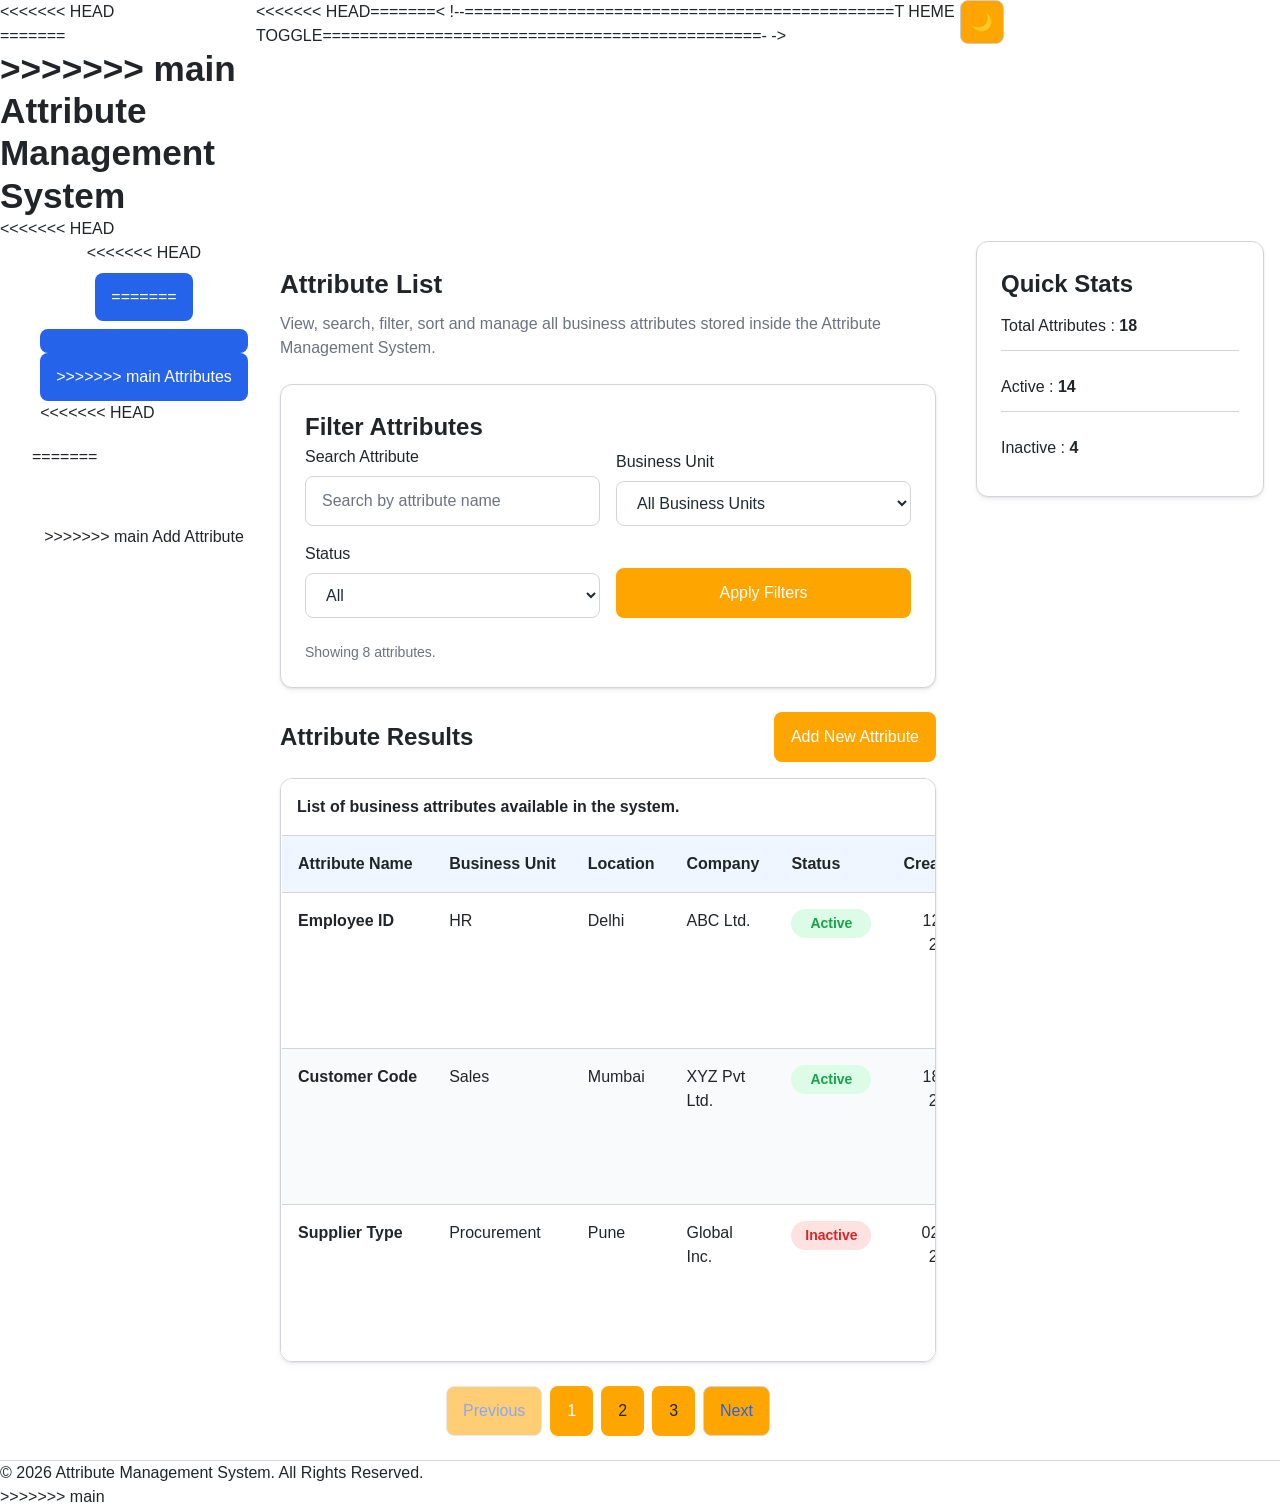
==== index.html @ 2ee42a0b "code matching" ====
<!DOCTYPE html>
<html lang="en">

<head>

    <!-- ==========================================================
         Character Encoding
    =========================================================== -->

    <meta charset="UTF-8">

    <!-- ==========================================================
         Responsive Viewport
    =========================================================== -->

    <meta name="viewport" content="width=device-width, initial-scale=1.0">

    <!-- ======================================================
         SEO
    =========================================================== -->

    <title>Attribute Management System</title>

    <meta name="description" content="Manage business attributes using the Attribute Management System.">

    <meta name="theme-color" content="#0d6efd">

    <!-- ==========================================================
         Open Graph
    =========================================================== -->

    <meta property="og:title" content="Attribute Management System">

    <meta property="og:description" content="Create, edit and manage business attributes.">

    <meta property="og:type" content="website">


    <!-- ==========================================================
         Favicons
    =========================================================== -->
    <link rel="icon" type="image/x-icon" href="../assets/favicon/favicon.ico">
    <link rel="icon" type="image/svg+xml" href="../assets/favicon/favicon.svg">
    <link rel="apple-touch-icon" href="../assets/favicon/apple-touch-icon.png">

    <!-- ==========================================================
         Canonical
    =========================================================== -->

    <link rel="canonical" href="https://example.com/attribute-app/index.html">

    <!-- ==========================================================
         Favicons
    =========================================================== -->

    <link rel="icon" href="assets/favicon/favicon.ico" sizes="any">

    <link rel="icon" href="assets/favicon/icon.svg" type="image/svg+xml">

    <link rel="apple-touch-icon" href="assets/favicon/apple-touch-icon.png">

    <!-- ==========================================================
         CSS
    =========================================================== -->

    <link rel="stylesheet" href="css/main.css">

</head>
<style>

</style>

<body>

    <!-- ==========================================================
         Skip Link
    =========================================================== -->

    <a href="#main-content" class="skip-link">
        Skip to main content
    </a>

    <!-- ==========================================================
         HEADER
    =========================================================== -->


    <div>

        <<<<<<< HEAD <div>
            =======
            <h1 class="site-title">
                >>>>>>> main Attribute Management System

            </h1>

    </div>


    <<<<<<< HEAD </div>

        <!-- ==============================================
=======
    <!-- ==============================================
>>>>>>> main
                 PRIMARY NAVIGATION
            =============================================== -->

        <nav class="primary-nav" aria-label="Primary Navigation">

            <ul class="nav-list">

                <<<<<<< HEAD <li>
                    <a href="index.html" aria-current="page">
=======
            <li>

                <a href="index.html" aria-current="page">
>>>>>>> main

                            Attributes

                        </a>

                    <<<<<<< HEAD </li>
                        <a href="add-attribute.html">
=======
            </li>

            <li>

                <a href="add-attribute.html">
>>>>>>> main

                            Add Attribute

                        </a>
                        <li>



                        </li>

            </ul>

        </nav>

        <<<<<<< HEAD=======< !--==============================================T HEME TOGGLE===============================================- ->

            <button id="theme-toggle" class="btn btn--ghost btn--icon" type="button" aria-label="Toggle dark mode">
    🌙
</button>
            </div>

            </header>

            <!-- ==========================================================
         MAIN CONTENT
    =========================================================== -->

            <main id="main-content" class="main-content">

                <div class="container">

                    <!-- ==============================================
                 PAGE INTRODUCTION
            =============================================== -->

                    <section class="page-introduction" aria-labelledby="page-title">

                        <h2 id="page-title" class="page-title">

                            Attribute List

                        </h2>

                        <p class="page-description">

                            View, search, filter, sort and manage all business attributes stored inside the Attribute Management System.

                        </p>

                    </section>

                    <!-- ==============================================
                 FILTER SECTION
            =============================================== -->

                    <section class="filter-section card" aria-labelledby="filter-title">

                        <h2 id="filter-title">

                            Filter Attributes

                        </h2>

                        <form id="filter-form" role="search" method="get" aria-label="Filter attributes" class="filter-bar">

                            <div class="form-field">

                                <label for="search">

                            Search Attribute

                        </label>

                                <input id="search" name="search" type="search" inputmode="search" autocomplete="off" placeholder="Search by attribute name">

                            </div>

                            <div class="form-field">

                                <label for="business-unit">

                            Business Unit

                        </label>

                                <select id="business-unit" name="businessUnit">

                            <option value="">

                                All Business Units

                            </option>

                            <option value="finance">

                                Finance

                            </option>

                            <option value="sales">

                                Sales

                            </option>

                            <option value="operations">

                                Operations

                            </option>

                            <option value="hr">

                                Human Resources

                            </option>

                        </select>

                            </div>

                            <div class="form-field">

                                <label for="status">

                            Status

                        </label>

                                <select id="status" name="status">

                            <option value="">

                                All

                            </option>

                            <option value="active">

                                Active

                            </option>

                            <option value="inactive">

                                Inactive

                            </option>

                        </select>

                            </div>

                            <div class="form-field">

                                <button type="submit" class="btn btn--primary">

                            Apply Filters

                        </button>

                            </div>

                        </form>

                        <div id="results-status" class="results-status" aria-live="polite">

                            Showing 8 attributes.

                        </div>

                    </section>

                    <!-- ==============================================
                 RESULTS SECTION
            =============================================== -->

                    <section class="results-section" aria-labelledby="results-title">

                        <div class="results-summary">

                            <h2 id="results-title">

                                Attribute Results

                            </h2>

                            <a href="add-attribute.html" class="btn btn--primary">

                        Add New Attribute

                    </a>

                        </div>

                        <div class="table-wrapper">
                            <table class="table">

                                <caption>

                                    List of business attributes available in the system.

                                </caption>

                                <thead>

                                    <tr>

                                        <th scope="col" aria-sort="none">
                                            Attribute Name
                                        </th>

                                        <th scope="col" aria-sort="none">
                                            Business Unit
                                        </th>

                                        <th scope="col" aria-sort="none">
                                            Location
                                        </th>

                                        <th scope="col" aria-sort="none">
                                            Company
                                        </th>

                                        <th scope="col" aria-sort="none">
                                            Status
                                        </th>

                                        <th scope="col" aria-sort="none">
                                            Created On
                                        </th>

                                        <th scope="col">
                                            Actions
                                        </th>

                                    </tr>

                                </thead>

                                <tbody id="attribute-table-body">

                                    <tr>

                                        <th scope="row" id="attr-101">
                                            Employee ID
                                        </th>

                                        <td data-label="Business Unit">HR</td>

                                        <td data-label="Location">Delhi</td>

                                        <td data-label="Company">ABC Ltd.</td>

                                        <td data-label="Status">

                                            <span class="badge badge--active">
                                        Active
                                    </span>

                                        </td>

                                        <td data-label="Created On">
                                            12 Jan 2026
                                        </td>

                                        <td data-label="Actions">

                                            <div class="table-actions">

                                                <a href="edit-attribute.html?id=101" class="btn btn--ghost btn--sm">
                                            Edit
                                        </a>

                                                <form method="post">

                                                    <button type="submit" class="btn btn--danger btn--sm">

                                                Delete

                                            </button>

                                                </form>

                                            </div>

                                        </td>

                                    </tr>

                                    <tr>

                                        <th scope="row" id="attr-102">
                                            Customer Code
                                        </th>

                                        <td data-label="Business Unit">Sales</td>

                                        <td data-label="Location">Mumbai</td>

                                        <td data-label="Company">XYZ Pvt Ltd.</td>

                                        <td data-label="Status">
                                            <span class="badge badge--active">
                                        Active
                                    </span>
                                        </td>

                                        <td data-label="Created On">
                                            18 Jan 2026
                                        </td>

                                        <td data-label="Actions">

                                            <div class="table-actions">

                                                <a href="edit-attribute.html?id=102" class="btn btn--ghost btn--sm">

                                            Edit

                                        </a>

                                                <form method="post">

                                                    <button type="submit" class="btn btn--danger btn--sm">

                                                Delete

                                            </button>

                                                </form>

                                            </div>

                                        </td>

                                    </tr>

                                    <tr>

                                        <th scope="row">
                                            Supplier Type
                                        </th>

                                        <td data-label="Business Unit">Procurement</td>

                                        <td data-label="Location">Pune</td>

                                        <td data-label="Company">Global Inc.</td>

                                        <td data-label="Status">

                                            <span class="badge badge--inactive">

                                        Inactive

                                    </span>

                                        </td>

                                        <td data-label="Created On">
                                            02 Feb 2026
                                        </td>

                                        <td data-label="Actions">

                                            <div class="table-actions">

                                                <a href="edit-attribute.html?id=103" class="btn btn--ghost btn--sm">

                                            Edit

                                        </a>

                                                <form method="post">

                                                    <button type="submit" class="btn btn--danger btn--sm">

                                                Delete

                                            </button>

                                                </form>

                                            </div>

                                        </td>

                                    </tr>

                                </tbody>

                            </table>

                        </div>

                        <nav class="pagination" aria-label="Pagination">

                            <button class="btn btn--ghost" type="button" disabled>

                        Previous

                    </button>

                            <button class="btn pagination__item pagination__item--active">

                        1

                    </button>

                            <button class="btn pagination__item">

                        2

                    </button>

                            <button class="btn pagination__item">

                        3

                    </button>

                            <button class="btn btn--ghost" type="button">

                        Next

                    </button>

                        </nav>

                    </section>

                </div>

            </main>

            <aside class="quick-stats card" aria-label="Quick Stats">

                <div class="container">

                    <h2>

                        Quick Stats

                    </h2>

                    <ul class="quick-stats-list">

                        <li>
                            Total Attributes :
                            <strong>18</strong>
                        </li>

                        <li>
                            Active :
                            <strong>14</strong>
                        </li>

                        <li>
                            Inactive :
                            <strong>4</strong>
                        </li>

                    </ul>

                </div>

            </aside>

            <div class="toast-container" aria-live="polite" aria-atomic="true">

            </div>

            <div id="delete-modal" class="modal" hidden>

                <div class="modal__dialog" role="dialog" aria-modal="true" aria-labelledby="delete-title">

                    <div class="modal__header">

                        <h2 id="delete-title">

                            Delete Attribute

                        </h2>

                    </div>

                    <div class="modal__body">

                        <p>

                            Are you sure you want to delete this attribute?

                        </p>

                    </div>

                    <div class="modal__footer">

                        <button type="button" class="btn btn--ghost">

                    Cancel

                </button>

                        <button type="button" class="btn btn--danger">

                    Delete

                </button>

                    </div>

                </div>

            </div>

            <footer class="site-footer">

                <div class="container">

                    <p>

                        &copy; 2026 Attribute Management System. All Rights Reserved.

                    </p>

                </div>

            </footer>

            >>>>>>> main


</body>
<script script script script type="module" src="js/theme.js">
</script>
<script type="module" src="js/events.js"></script>
<script type="module" src="js/Main.js"></script>
<script>
    const button = document.getElementById("theme-toggle");
    button.addEventListener("click", () => {
        document.body.classList.toggle("dark");
        button.textContent = document.body.classList.contains("dark") ? "☀️" : "🌙";
    });
</script>

</html>
---- css/main.css ----
@layer reset,
tokens,
layout,
components,
utilities,
pages;
@import url("./Reset.css") layer(reset);
@import url("./tokens.css") layer(tokens);
@import url("./layout.css") layer(layout);
@import url("./components.css") layer(components);
@import url("./utilities.css") layer(utilities);
@import url("./pages.css") layer(pages);
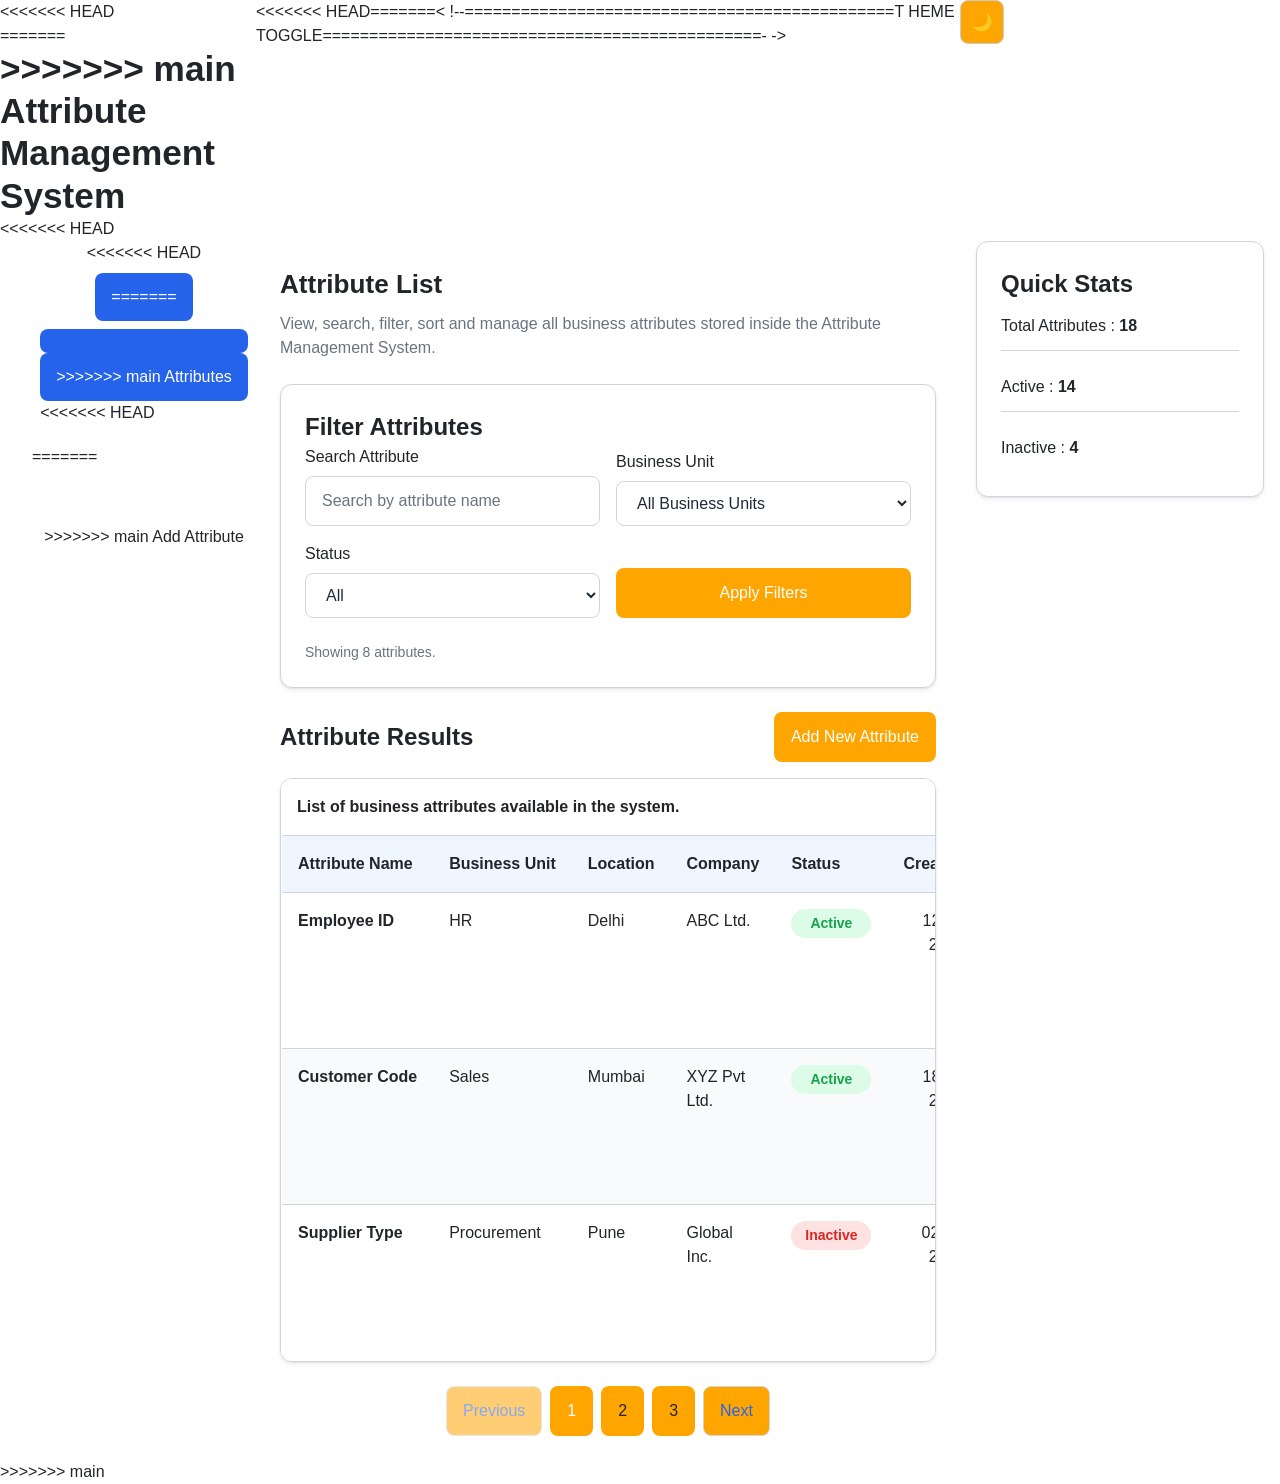
==== commit c99cfba3: "..\" ====
--- a/index.html
+++ b/index.html
@@ -648,19 +648,6 @@
 
             </div>
 
-            <footer class="site-footer">
-
-                <div class="container">
-
-                    <p>
-
-                        &copy; 2026 Attribute Management System. All Rights Reserved.
-
-                    </p>
-
-                </div>
-
-            </footer>
 
             >>>>>>> main
 
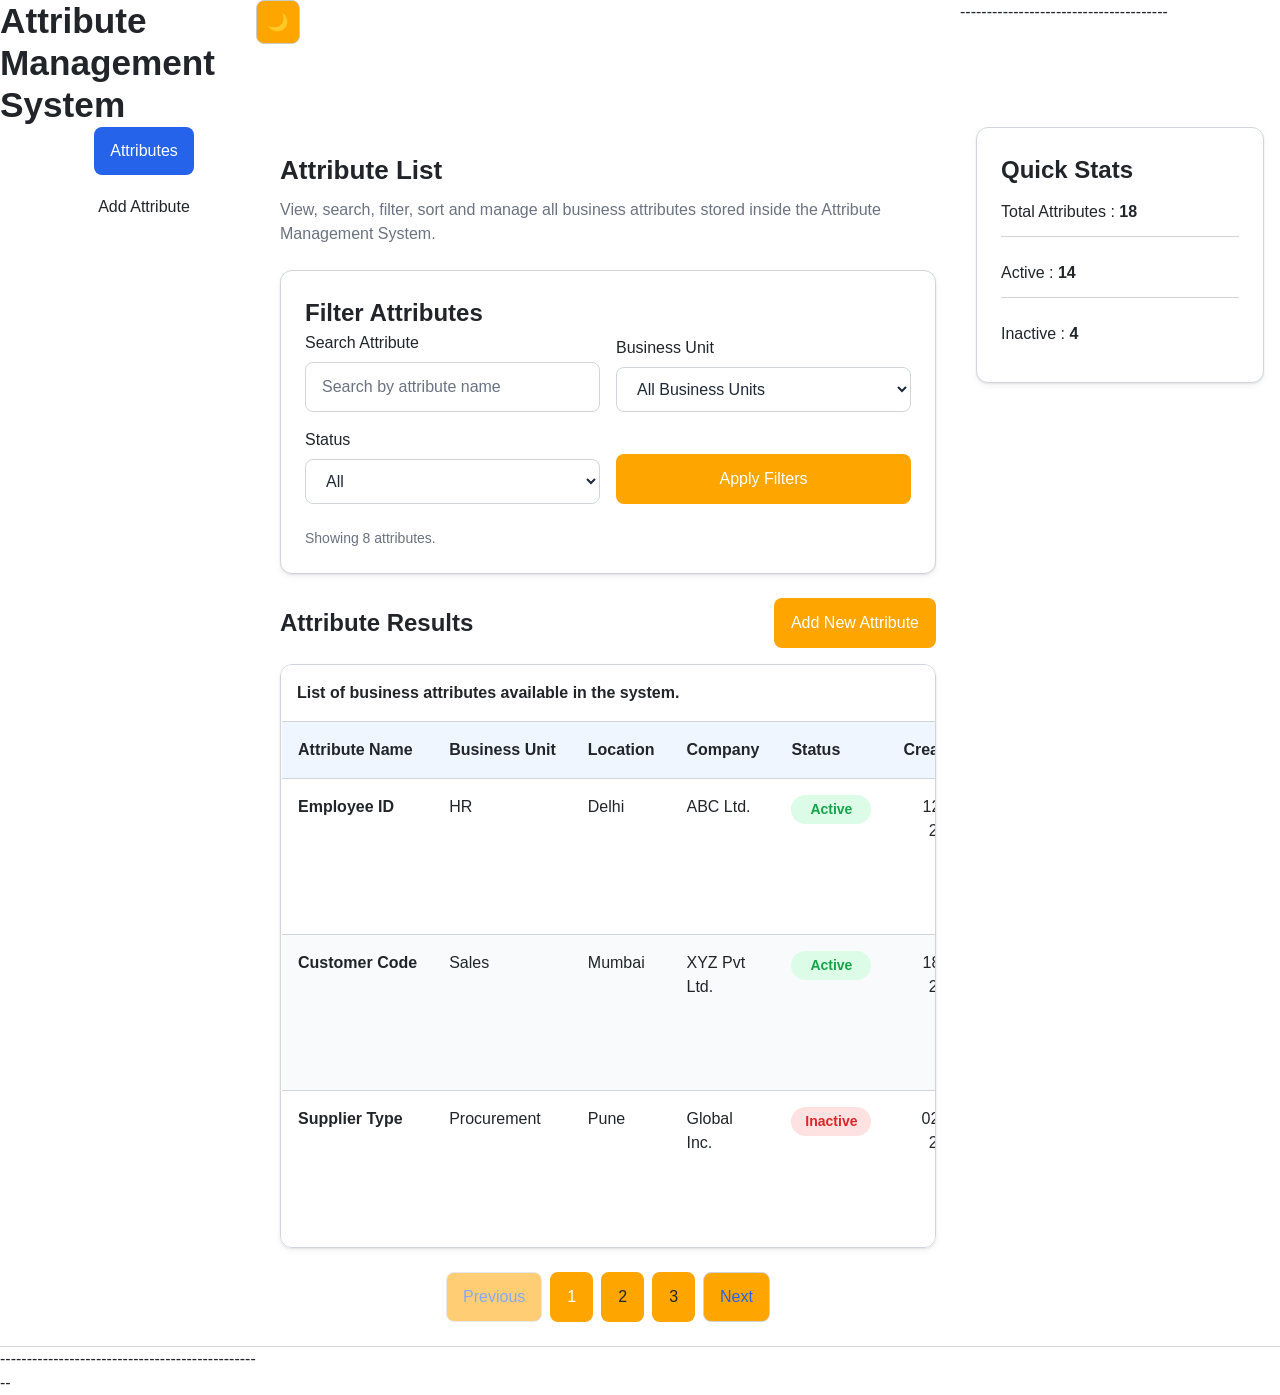
==== commit e1f11090: "added footer section" ====
--- a/index.html
+++ b/index.html
@@ -87,136 +87,121 @@
 
     <div>
 
-        <<<<<<< HEAD <div>
-            =======
-            <h1 class="site-title">
-                >>>>>>> main Attribute Management System
-
-            </h1>
+        <h1 class="site-title">
+
+            Attribute Management System
+
+        </h1>
 
     </div>
 
 
-    <<<<<<< HEAD </div>
-
-        <!-- ==============================================
-=======
     <!-- ==============================================
->>>>>>> main
                  PRIMARY NAVIGATION
             =============================================== -->
 
-        <nav class="primary-nav" aria-label="Primary Navigation">
-
-            <ul class="nav-list">
-
-                <<<<<<< HEAD <li>
-                    <a href="index.html" aria-current="page">
-=======
+    <nav class="primary-nav" aria-label="Primary Navigation">
+
+        <ul class="nav-list">
+
             <li>
 
                 <a href="index.html" aria-current="page">
->>>>>>> main
 
                             Attributes
 
                         </a>
 
-                    <<<<<<< HEAD </li>
-                        <a href="add-attribute.html">
-=======
             </li>
 
             <li>
 
                 <a href="add-attribute.html">
->>>>>>> main
 
                             Add Attribute
 
                         </a>
-                        <li>
-
-
-
-                        </li>
-
-            </ul>
-
-        </nav>
-
-        <<<<<<< HEAD=======< !--==============================================T HEME TOGGLE===============================================- ->
-
-            <button id="theme-toggle" class="btn btn--ghost btn--icon" type="button" aria-label="Toggle dark mode">
+
+            </li>
+
+        </ul>
+
+    </nav>
+
+    <!-- ==============================================
+                 THEME TOGGLE
+            =============================================== -->
+
+    <button id="theme-toggle" class="btn btn--ghost btn--icon" type="button" aria-label="Toggle dark mode">
     🌙
 </button>
-            </div>
-
-            </header>
-
-            <!-- ==========================================================
+    </div>
+
+    </header>
+
+    <!-- ==========================================================
          MAIN CONTENT
     =========================================================== -->
 
-            <main id="main-content" class="main-content">
-
-                <div class="container">
-
-                    <!-- ==============================================
+    <main id="main-content" class="main-content">
+
+        <div class="container">
+
+            <!-- ==============================================
                  PAGE INTRODUCTION
             =============================================== -->
 
-                    <section class="page-introduction" aria-labelledby="page-title">
-
-                        <h2 id="page-title" class="page-title">
-
-                            Attribute List
-
-                        </h2>
-
-                        <p class="page-description">
-
-                            View, search, filter, sort and manage all business attributes stored inside the Attribute Management System.
-
-                        </p>
-
-                    </section>
-
-                    <!-- ==============================================
+            <section class="page-introduction" aria-labelledby="page-title">
+
+                <h2 id="page-title" class="page-title">
+
+                    Attribute List
+
+                </h2>
+
+                <p class="page-description">
+
+                    View, search, filter, sort and manage all business attributes stored inside the Attribute Management System.
+
+                </p>
+
+            </section>
+
+            <!-- ==============================================
                  FILTER SECTION
             =============================================== -->
 
-                    <section class="filter-section card" aria-labelledby="filter-title">
-
-                        <h2 id="filter-title">
-
-                            Filter Attributes
-
-                        </h2>
-
-                        <form id="filter-form" role="search" method="get" aria-label="Filter attributes" class="filter-bar">
-
-                            <div class="form-field">
-
-                                <label for="search">
+            <section class="filter-section card" aria-labelledby="filter-title">
+
+                <h2 id="filter-title">
+
+                    Filter Attributes
+
+                </h2>
+
+                <form id="filter-form" role="search" method="get" aria-label="Filter attributes" class="filter-bar">
+
+                    <div class="form-field">
+
+                        <label for="search">
 
                             Search Attribute
 
                         </label>
 
-                                <input id="search" name="search" type="search" inputmode="search" autocomplete="off" placeholder="Search by attribute name">
-
-                            </div>
-
-                            <div class="form-field">
-
-                                <label for="business-unit">
+                        <input id="search" name="search" type="search" inputmode="search" autocomplete="off" placeholder="Search by attribute name">
+
+                    </div>
+
+                    <div class="form-field">
+
+                        <label for="business-unit">
 
                             Business Unit
 
                         </label>
 
-                                <select id="business-unit" name="businessUnit">
+                        <select id="business-unit" name="businessUnit">
 
                             <option value="">
 
@@ -250,17 +235,17 @@
 
                         </select>
 
-                            </div>
-
-                            <div class="form-field">
-
-                                <label for="status">
+                    </div>
+
+                    <div class="form-field">
+
+                        <label for="status">
 
                             Status
 
                         </label>
 
-                                <select id="status" name="status">
+                        <select id="status" name="status">
 
                             <option value="">
 
@@ -282,375 +267,379 @@
 
                         </select>
 
-                            </div>
-
-                            <div class="form-field">
-
-                                <button type="submit" class="btn btn--primary">
+                    </div>
+
+                    <div class="form-field">
+
+                        <button type="submit" class="btn btn--primary">
 
                             Apply Filters
 
                         </button>
 
-                            </div>
-
-                        </form>
-
-                        <div id="results-status" class="results-status" aria-live="polite">
-
-                            Showing 8 attributes.
-
-                        </div>
-
-                    </section>
-
-                    <!-- ==============================================
+                    </div>
+
+                </form>
+
+                <div id="results-status" class="results-status" aria-live="polite">
+
+                    Showing 8 attributes.
+
+                </div>
+
+            </section>
+
+            <!-- ==============================================
                  RESULTS SECTION
             =============================================== -->
 
-                    <section class="results-section" aria-labelledby="results-title">
-
-                        <div class="results-summary">
-
-                            <h2 id="results-title">
-
-                                Attribute Results
-
-                            </h2>
-
-                            <a href="add-attribute.html" class="btn btn--primary">
+            <section class="results-section" aria-labelledby="results-title">
+
+                <div class="results-summary">
+
+                    <h2 id="results-title">
+
+                        Attribute Results
+
+                    </h2>
+
+                    <a href="add-attribute.html" class="btn btn--primary">
 
                         Add New Attribute
 
                     </a>
 
-                        </div>
-
-                        <div class="table-wrapper">
-                            <table class="table">
-
-                                <caption>
-
-                                    List of business attributes available in the system.
-
-                                </caption>
-
-                                <thead>
-
-                                    <tr>
-
-                                        <th scope="col" aria-sort="none">
-                                            Attribute Name
-                                        </th>
-
-                                        <th scope="col" aria-sort="none">
-                                            Business Unit
-                                        </th>
-
-                                        <th scope="col" aria-sort="none">
-                                            Location
-                                        </th>
-
-                                        <th scope="col" aria-sort="none">
-                                            Company
-                                        </th>
-
-                                        <th scope="col" aria-sort="none">
-                                            Status
-                                        </th>
-
-                                        <th scope="col" aria-sort="none">
-                                            Created On
-                                        </th>
-
-                                        <th scope="col">
-                                            Actions
-                                        </th>
-
-                                    </tr>
-
-                                </thead>
-
-                                <tbody id="attribute-table-body">
-
-                                    <tr>
-
-                                        <th scope="row" id="attr-101">
-                                            Employee ID
-                                        </th>
-
-                                        <td data-label="Business Unit">HR</td>
-
-                                        <td data-label="Location">Delhi</td>
-
-                                        <td data-label="Company">ABC Ltd.</td>
-
-                                        <td data-label="Status">
-
-                                            <span class="badge badge--active">
+                </div>
+
+                <div class="table-wrapper">
+                    <table class="table">
+
+                        <caption>
+
+                            List of business attributes available in the system.
+
+                        </caption>
+
+                        <thead>
+
+                            <tr>
+
+                                <th scope="col" aria-sort="none">
+                                    Attribute Name
+                                </th>
+
+                                <th scope="col" aria-sort="none">
+                                    Business Unit
+                                </th>
+
+                                <th scope="col" aria-sort="none">
+                                    Location
+                                </th>
+
+                                <th scope="col" aria-sort="none">
+                                    Company
+                                </th>
+
+                                <th scope="col" aria-sort="none">
+                                    Status
+                                </th>
+
+                                <th scope="col" aria-sort="none">
+                                    Created On
+                                </th>
+
+                                <th scope="col">
+                                    Actions
+                                </th>
+
+                            </tr>
+
+                        </thead>
+
+                        <tbody id="attribute-table-body">
+
+                            <tr>
+
+                                <th scope="row" id="attr-101">
+                                    Employee ID
+                                </th>
+
+                                <td data-label="Business Unit">HR</td>
+
+                                <td data-label="Location">Delhi</td>
+
+                                <td data-label="Company">ABC Ltd.</td>
+
+                                <td data-label="Status">
+
+                                    <span class="badge badge--active">
                                         Active
                                     </span>
 
-                                        </td>
-
-                                        <td data-label="Created On">
-                                            12 Jan 2026
-                                        </td>
-
-                                        <td data-label="Actions">
-
-                                            <div class="table-actions">
-
-                                                <a href="edit-attribute.html?id=101" class="btn btn--ghost btn--sm">
+                                </td>
+
+                                <td data-label="Created On">
+                                    12 Jan 2026
+                                </td>
+
+                                <td data-label="Actions">
+
+                                    <div class="table-actions">
+
+                                        <a href="edit-attribute.html?id=101" class="btn btn--ghost btn--sm">
                                             Edit
                                         </a>
 
-                                                <form method="post">
-
-                                                    <button type="submit" class="btn btn--danger btn--sm">
+                                        <form method="post">
+
+                                            <button type="submit" class="btn btn--danger btn--sm">
 
                                                 Delete
 
                                             </button>
 
-                                                </form>
-
-                                            </div>
-
-                                        </td>
-
-                                    </tr>
-
-                                    <tr>
-
-                                        <th scope="row" id="attr-102">
-                                            Customer Code
-                                        </th>
-
-                                        <td data-label="Business Unit">Sales</td>
-
-                                        <td data-label="Location">Mumbai</td>
-
-                                        <td data-label="Company">XYZ Pvt Ltd.</td>
-
-                                        <td data-label="Status">
-                                            <span class="badge badge--active">
+                                        </form>
+
+                                    </div>
+
+                                </td>
+
+                            </tr>
+
+                            <tr>
+
+                                <th scope="row" id="attr-102">
+                                    Customer Code
+                                </th>
+
+                                <td data-label="Business Unit">Sales</td>
+
+                                <td data-label="Location">Mumbai</td>
+
+                                <td data-label="Company">XYZ Pvt Ltd.</td>
+
+                                <td data-label="Status">
+                                    <span class="badge badge--active">
                                         Active
                                     </span>
-                                        </td>
-
-                                        <td data-label="Created On">
-                                            18 Jan 2026
-                                        </td>
-
-                                        <td data-label="Actions">
-
-                                            <div class="table-actions">
-
-                                                <a href="edit-attribute.html?id=102" class="btn btn--ghost btn--sm">
+                                </td>
+
+                                <td data-label="Created On">
+                                    18 Jan 2026
+                                </td>
+
+                                <td data-label="Actions">
+
+                                    <div class="table-actions">
+
+                                        <a href="edit-attribute.html?id=102" class="btn btn--ghost btn--sm">
 
                                             Edit
 
                                         </a>
 
-                                                <form method="post">
-
-                                                    <button type="submit" class="btn btn--danger btn--sm">
+                                        <form method="post">
+
+                                            <button type="submit" class="btn btn--danger btn--sm">
 
                                                 Delete
 
                                             </button>
 
-                                                </form>
-
-                                            </div>
-
-                                        </td>
-
-                                    </tr>
-
-                                    <tr>
-
-                                        <th scope="row">
-                                            Supplier Type
-                                        </th>
-
-                                        <td data-label="Business Unit">Procurement</td>
-
-                                        <td data-label="Location">Pune</td>
-
-                                        <td data-label="Company">Global Inc.</td>
-
-                                        <td data-label="Status">
-
-                                            <span class="badge badge--inactive">
+                                        </form>
+
+                                    </div>
+
+                                </td>
+
+                            </tr>
+
+                            <tr>
+
+                                <th scope="row">
+                                    Supplier Type
+                                </th>
+
+                                <td data-label="Business Unit">Procurement</td>
+
+                                <td data-label="Location">Pune</td>
+
+                                <td data-label="Company">Global Inc.</td>
+
+                                <td data-label="Status">
+
+                                    <span class="badge badge--inactive">
 
                                         Inactive
 
                                     </span>
 
-                                        </td>
-
-                                        <td data-label="Created On">
-                                            02 Feb 2026
-                                        </td>
-
-                                        <td data-label="Actions">
-
-                                            <div class="table-actions">
-
-                                                <a href="edit-attribute.html?id=103" class="btn btn--ghost btn--sm">
+                                </td>
+
+                                <td data-label="Created On">
+                                    02 Feb 2026
+                                </td>
+
+                                <td data-label="Actions">
+
+                                    <div class="table-actions">
+
+                                        <a href="edit-attribute.html?id=103" class="btn btn--ghost btn--sm">
 
                                             Edit
 
                                         </a>
 
-                                                <form method="post">
-
-                                                    <button type="submit" class="btn btn--danger btn--sm">
+                                        <form method="post">
+
+                                            <button type="submit" class="btn btn--danger btn--sm">
 
                                                 Delete
 
                                             </button>
 
-                                                </form>
-
-                                            </div>
-
-                                        </td>
-
-                                    </tr>
-
-                                </tbody>
-
-                            </table>
-
-                        </div>
-
-                        <nav class="pagination" aria-label="Pagination">
-
-                            <button class="btn btn--ghost" type="button" disabled>
+                                        </form>
+
+                                    </div>
+
+                                </td>
+
+                            </tr>
+
+                        </tbody>
+
+                    </table>
+
+                </div>
+
+                <nav class="pagination" aria-label="Pagination">
+
+                    <button class="btn btn--ghost" type="button" disabled>
 
                         Previous
 
                     </button>
 
-                            <button class="btn pagination__item pagination__item--active">
+                    <button class="btn pagination__item pagination__item--active">
 
                         1
 
                     </button>
 
-                            <button class="btn pagination__item">
+                    <button class="btn pagination__item">
 
                         2
 
                     </button>
 
-                            <button class="btn pagination__item">
+                    <button class="btn pagination__item">
 
                         3
 
                     </button>
 
-                            <button class="btn btn--ghost" type="button">
+                    <button class="btn btn--ghost" type="button">
 
                         Next
 
                     </button>
 
-                        </nav>
-
-                    </section>
-
-                </div>
-
-            </main>
-
-            <aside class="quick-stats card" aria-label="Quick Stats">
-
-                <div class="container">
-
-                    <h2>
-
-                        Quick Stats
-
-                    </h2>
-
-                    <ul class="quick-stats-list">
-
-                        <li>
-                            Total Attributes :
-                            <strong>18</strong>
-                        </li>
-
-                        <li>
-                            Active :
-                            <strong>14</strong>
-                        </li>
-
-                        <li>
-                            Inactive :
-                            <strong>4</strong>
-                        </li>
-
-                    </ul>
-
-                </div>
-
-            </aside>
-
-            <div class="toast-container" aria-live="polite" aria-atomic="true">
+                </nav>
+
+            </section>
+
+        </div>
+
+    </main>
+
+    <aside class="quick-stats card" aria-label="Quick Stats">
+
+        <div class="container">
+
+            <h2>
+
+                Quick Stats
+
+            </h2>
+
+            <ul class="quick-stats-list">
+
+                <li>
+                    Total Attributes :
+                    <strong>18</strong>
+                </li>
+
+                <li>
+                    Active :
+                    <strong>14</strong>
+                </li>
+
+                <li>
+                    Inactive :
+                    <strong>4</strong>
+                </li>
+
+            </ul>
+
+        </div>
+
+    </aside>
+
+    <div class="toast-container" aria-live="polite" aria-atomic="true">
+
+    </div>
+
+    <div id="delete-modal" class="modal" hidden>
+
+        <div class="modal__dialog" role="dialog" aria-modal="true" aria-labelledby="delete-title">
+
+            <div class="modal__header">
+
+                <h2 id="delete-title">
+
+                    Delete Attribute
+
+                </h2>
 
             </div>
 
-            <div id="delete-modal" class="modal" hidden>
-
-                <div class="modal__dialog" role="dialog" aria-modal="true" aria-labelledby="delete-title">
-
-                    <div class="modal__header">
-
-                        <h2 id="delete-title">
-
-                            Delete Attribute
-
-                        </h2>
-
-                    </div>
-
-                    <div class="modal__body">
-
-                        <p>
-
-                            Are you sure you want to delete this attribute?
-
-                        </p>
-
-                    </div>
-
-                    <div class="modal__footer">
-
-                        <button type="button" class="btn btn--ghost">
+            <div class="modal__body">
+
+                <p>
+
+                    Are you sure you want to delete this attribute?
+
+                </p>
+
+            </div>
+
+            <div class="modal__footer">
+
+                <button type="button" class="btn btn--ghost">
 
                     Cancel
 
                 </button>
 
-                        <button type="button" class="btn btn--danger">
+                <button type="button" class="btn btn--danger">
 
                     Delete
 
                 </button>
 
-                    </div>
-
-                </div>
-
             </div>
 
-
-            >>>>>>> main
-
+        </div>
+
+    </div>
+    ---------------------------------------
+    <footer class="site-footer">
+
+
+
+    </footer>
+
+    --------------------------------------------------
 
 </body>
 <script script script script type="module" src="js/theme.js">
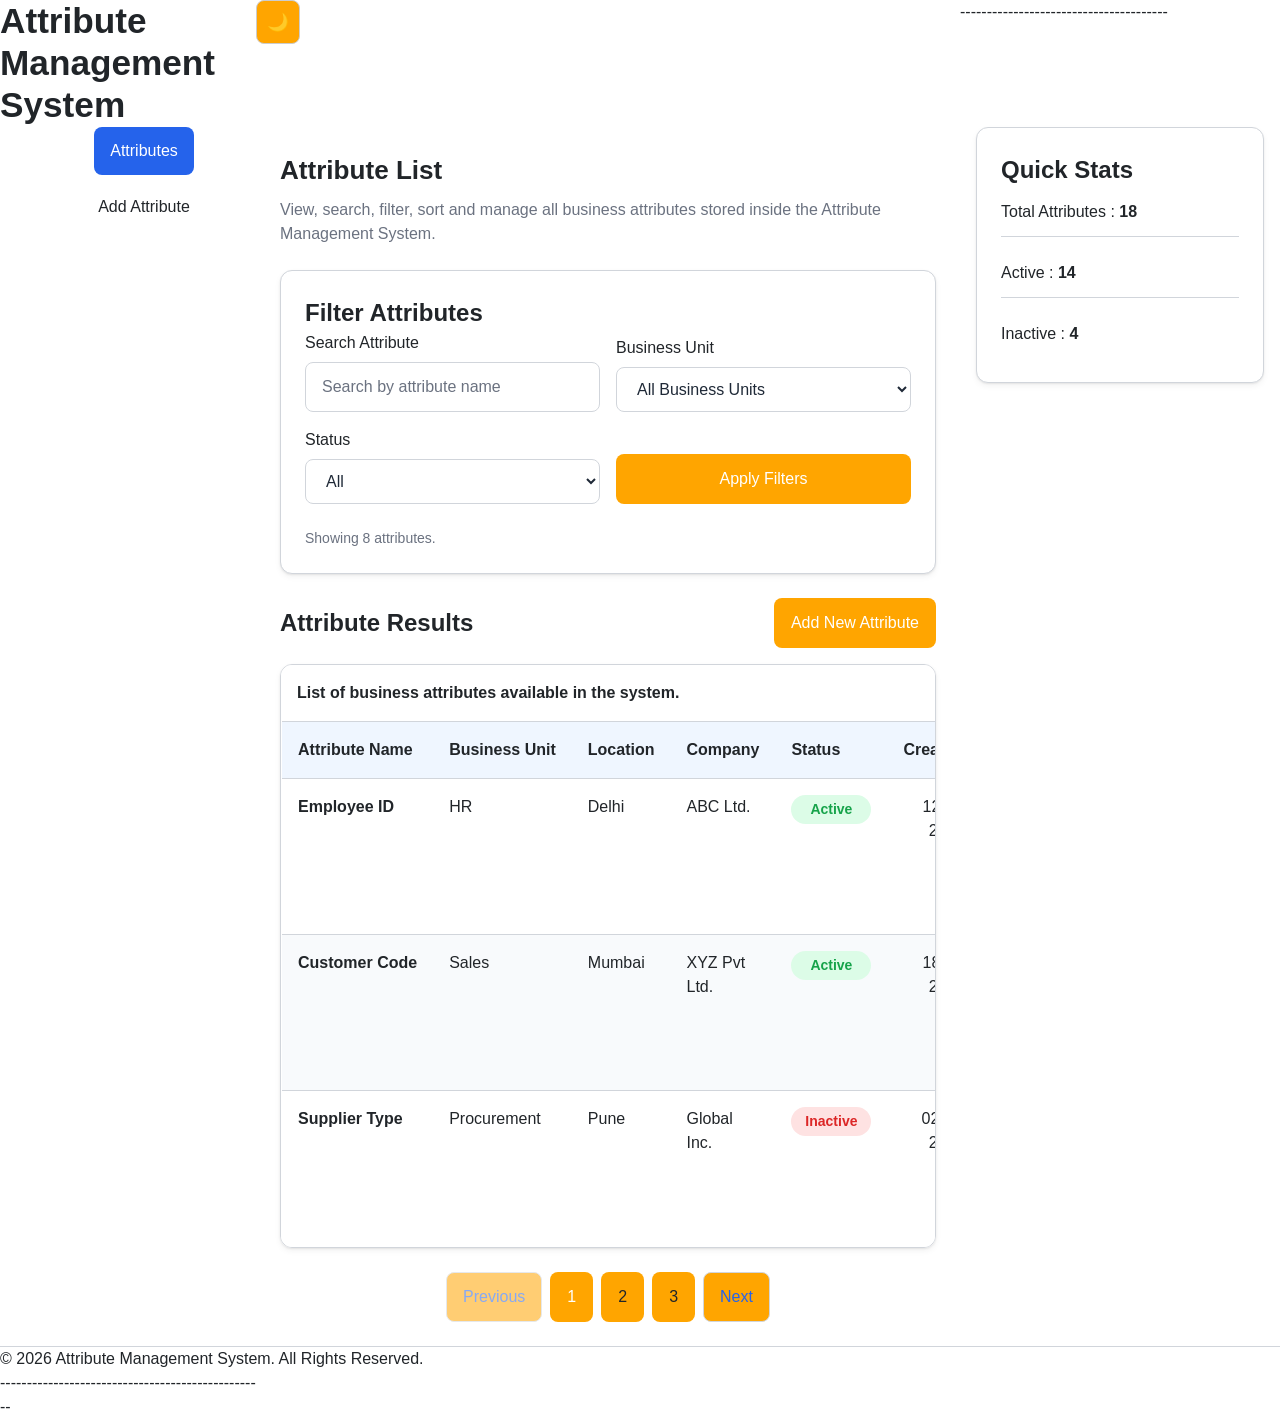
==== commit 1a74546a: "added footer paragraph" ====
--- a/index.html
+++ b/index.html
@@ -634,7 +634,15 @@
     </div>
     ---------------------------------------
     <footer class="site-footer">
-
+        <div class="container">
+
+            <p>
+
+                &copy; 2026 Attribute Management System. All Rights Reserved.
+
+            </p>
+
+        </div>
 
 
     </footer>
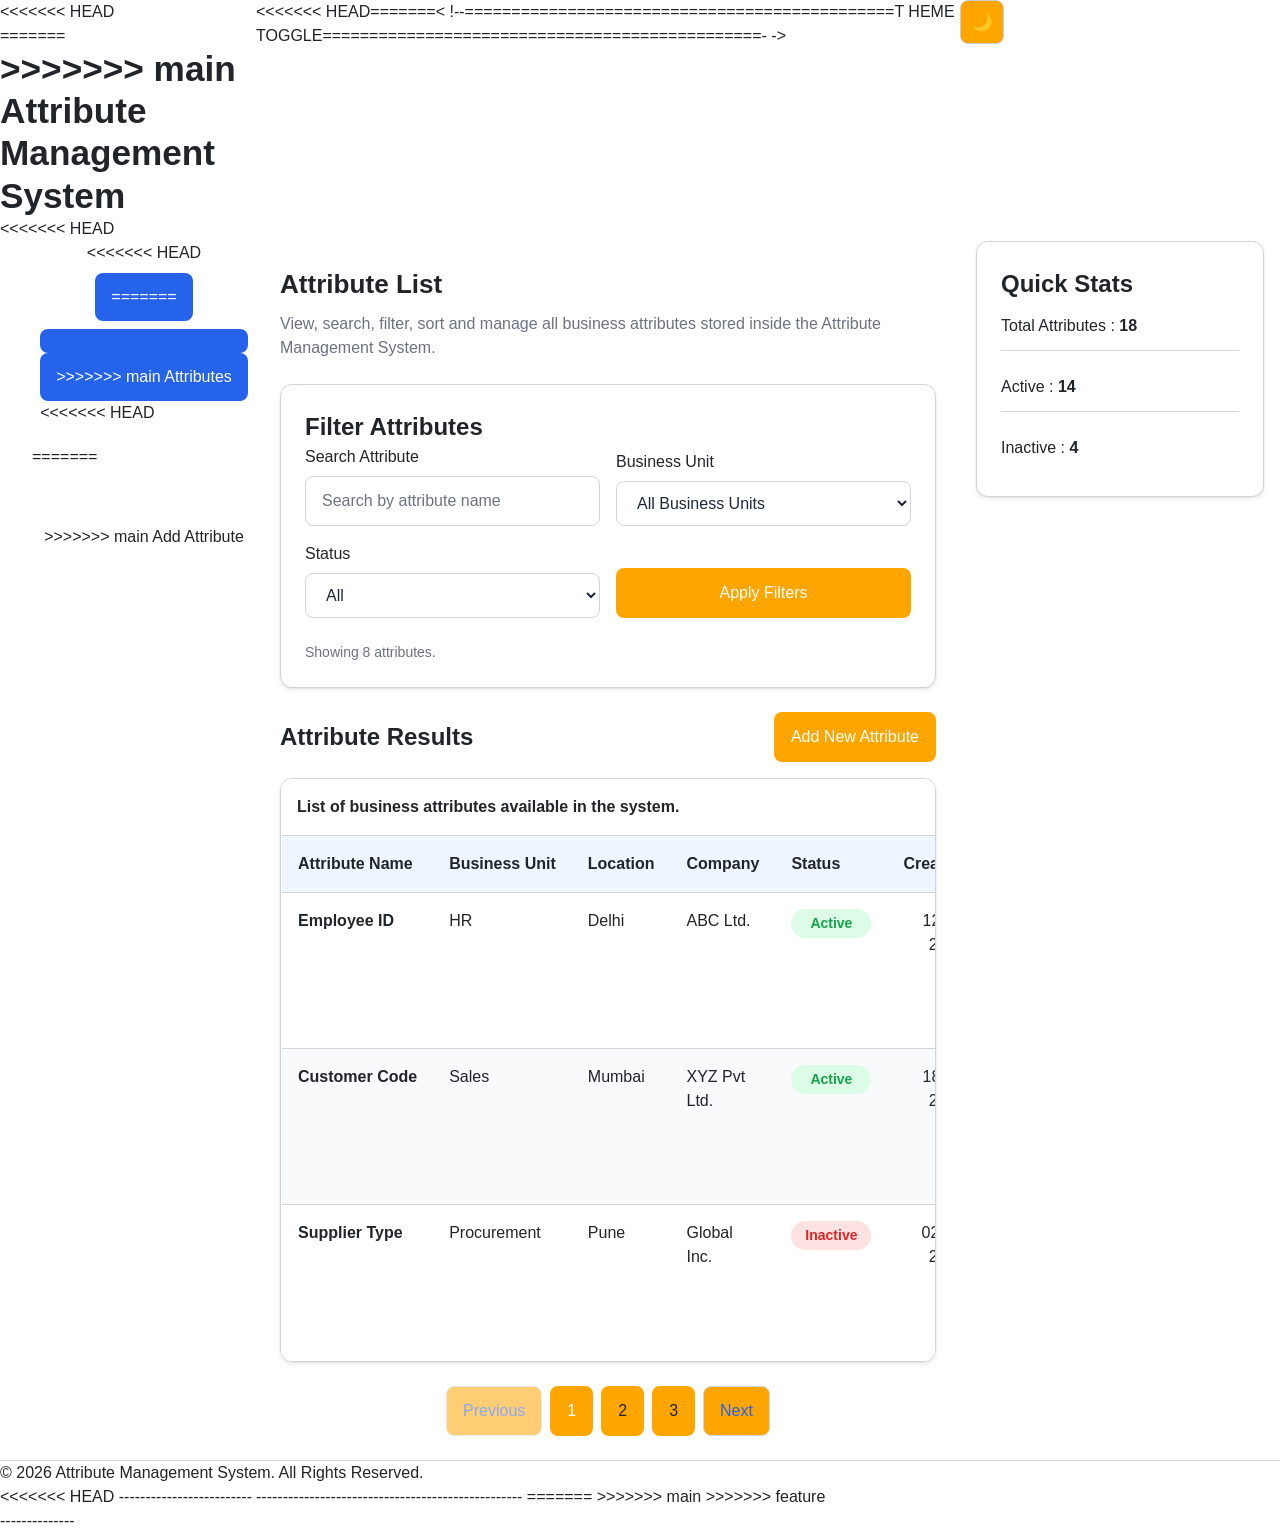
==== commit a9b0e5b2: "resolved code" ====
--- a/index.html
+++ b/index.html
@@ -87,121 +87,136 @@
 
     <div>
 
-        <h1 class="site-title">
-
-            Attribute Management System
-
-        </h1>
+        <<<<<<< HEAD <div>
+            =======
+            <h1 class="site-title">
+                >>>>>>> main Attribute Management System
+
+            </h1>
 
     </div>
 
 
+    <<<<<<< HEAD </div>
+
+        <!-- ==============================================
+=======
     <!-- ==============================================
+>>>>>>> main
                  PRIMARY NAVIGATION
             =============================================== -->
 
-    <nav class="primary-nav" aria-label="Primary Navigation">
-
-        <ul class="nav-list">
-
+        <nav class="primary-nav" aria-label="Primary Navigation">
+
+            <ul class="nav-list">
+
+                <<<<<<< HEAD <li>
+                    <a href="index.html" aria-current="page">
+=======
             <li>
 
                 <a href="index.html" aria-current="page">
+>>>>>>> main
 
                             Attributes
 
                         </a>
 
+                    <<<<<<< HEAD </li>
+                        <a href="add-attribute.html">
+=======
             </li>
 
             <li>
 
                 <a href="add-attribute.html">
+>>>>>>> main
 
                             Add Attribute
 
                         </a>
-
-            </li>
-
-        </ul>
-
-    </nav>
-
-    <!-- ==============================================
-                 THEME TOGGLE
-            =============================================== -->
-
-    <button id="theme-toggle" class="btn btn--ghost btn--icon" type="button" aria-label="Toggle dark mode">
+                        <li>
+
+
+
+                        </li>
+
+            </ul>
+
+        </nav>
+
+        <<<<<<< HEAD=======< !--==============================================T HEME TOGGLE===============================================- ->
+
+            <button id="theme-toggle" class="btn btn--ghost btn--icon" type="button" aria-label="Toggle dark mode">
     🌙
 </button>
-    </div>
-
-    </header>
-
-    <!-- ==========================================================
+            </div>
+
+            </header>
+
+            <!-- ==========================================================
          MAIN CONTENT
     =========================================================== -->
 
-    <main id="main-content" class="main-content">
-
-        <div class="container">
-
-            <!-- ==============================================
+            <main id="main-content" class="main-content">
+
+                <div class="container">
+
+                    <!-- ==============================================
                  PAGE INTRODUCTION
             =============================================== -->
 
-            <section class="page-introduction" aria-labelledby="page-title">
-
-                <h2 id="page-title" class="page-title">
-
-                    Attribute List
-
-                </h2>
-
-                <p class="page-description">
-
-                    View, search, filter, sort and manage all business attributes stored inside the Attribute Management System.
-
-                </p>
-
-            </section>
-
-            <!-- ==============================================
+                    <section class="page-introduction" aria-labelledby="page-title">
+
+                        <h2 id="page-title" class="page-title">
+
+                            Attribute List
+
+                        </h2>
+
+                        <p class="page-description">
+
+                            View, search, filter, sort and manage all business attributes stored inside the Attribute Management System.
+
+                        </p>
+
+                    </section>
+
+                    <!-- ==============================================
                  FILTER SECTION
             =============================================== -->
 
-            <section class="filter-section card" aria-labelledby="filter-title">
-
-                <h2 id="filter-title">
-
-                    Filter Attributes
-
-                </h2>
-
-                <form id="filter-form" role="search" method="get" aria-label="Filter attributes" class="filter-bar">
-
-                    <div class="form-field">
-
-                        <label for="search">
+                    <section class="filter-section card" aria-labelledby="filter-title">
+
+                        <h2 id="filter-title">
+
+                            Filter Attributes
+
+                        </h2>
+
+                        <form id="filter-form" role="search" method="get" aria-label="Filter attributes" class="filter-bar">
+
+                            <div class="form-field">
+
+                                <label for="search">
 
                             Search Attribute
 
                         </label>
 
-                        <input id="search" name="search" type="search" inputmode="search" autocomplete="off" placeholder="Search by attribute name">
-
-                    </div>
-
-                    <div class="form-field">
-
-                        <label for="business-unit">
+                                <input id="search" name="search" type="search" inputmode="search" autocomplete="off" placeholder="Search by attribute name">
+
+                            </div>
+
+                            <div class="form-field">
+
+                                <label for="business-unit">
 
                             Business Unit
 
                         </label>
 
-                        <select id="business-unit" name="businessUnit">
+                                <select id="business-unit" name="businessUnit">
 
                             <option value="">
 
@@ -235,17 +250,17 @@
 
                         </select>
 
-                    </div>
-
-                    <div class="form-field">
-
-                        <label for="status">
+                            </div>
+
+                            <div class="form-field">
+
+                                <label for="status">
 
                             Status
 
                         </label>
 
-                        <select id="status" name="status">
+                                <select id="status" name="status">
 
                             <option value="">
 
@@ -267,387 +282,391 @@
 
                         </select>
 
-                    </div>
-
-                    <div class="form-field">
-
-                        <button type="submit" class="btn btn--primary">
+                            </div>
+
+                            <div class="form-field">
+
+                                <button type="submit" class="btn btn--primary">
 
                             Apply Filters
 
                         </button>
 
-                    </div>
-
-                </form>
-
-                <div id="results-status" class="results-status" aria-live="polite">
-
-                    Showing 8 attributes.
-
-                </div>
-
-            </section>
-
-            <!-- ==============================================
+                            </div>
+
+                        </form>
+
+                        <div id="results-status" class="results-status" aria-live="polite">
+
+                            Showing 8 attributes.
+
+                        </div>
+
+                    </section>
+
+                    <!-- ==============================================
                  RESULTS SECTION
             =============================================== -->
 
-            <section class="results-section" aria-labelledby="results-title">
-
-                <div class="results-summary">
-
-                    <h2 id="results-title">
-
-                        Attribute Results
-
-                    </h2>
-
-                    <a href="add-attribute.html" class="btn btn--primary">
+                    <section class="results-section" aria-labelledby="results-title">
+
+                        <div class="results-summary">
+
+                            <h2 id="results-title">
+
+                                Attribute Results
+
+                            </h2>
+
+                            <a href="add-attribute.html" class="btn btn--primary">
 
                         Add New Attribute
 
                     </a>
 
-                </div>
-
-                <div class="table-wrapper">
-                    <table class="table">
-
-                        <caption>
-
-                            List of business attributes available in the system.
-
-                        </caption>
-
-                        <thead>
-
-                            <tr>
-
-                                <th scope="col" aria-sort="none">
-                                    Attribute Name
-                                </th>
-
-                                <th scope="col" aria-sort="none">
-                                    Business Unit
-                                </th>
-
-                                <th scope="col" aria-sort="none">
-                                    Location
-                                </th>
-
-                                <th scope="col" aria-sort="none">
-                                    Company
-                                </th>
-
-                                <th scope="col" aria-sort="none">
-                                    Status
-                                </th>
-
-                                <th scope="col" aria-sort="none">
-                                    Created On
-                                </th>
-
-                                <th scope="col">
-                                    Actions
-                                </th>
-
-                            </tr>
-
-                        </thead>
-
-                        <tbody id="attribute-table-body">
-
-                            <tr>
-
-                                <th scope="row" id="attr-101">
-                                    Employee ID
-                                </th>
-
-                                <td data-label="Business Unit">HR</td>
-
-                                <td data-label="Location">Delhi</td>
-
-                                <td data-label="Company">ABC Ltd.</td>
-
-                                <td data-label="Status">
-
-                                    <span class="badge badge--active">
+                        </div>
+
+                        <div class="table-wrapper">
+                            <table class="table">
+
+                                <caption>
+
+                                    List of business attributes available in the system.
+
+                                </caption>
+
+                                <thead>
+
+                                    <tr>
+
+                                        <th scope="col" aria-sort="none">
+                                            Attribute Name
+                                        </th>
+
+                                        <th scope="col" aria-sort="none">
+                                            Business Unit
+                                        </th>
+
+                                        <th scope="col" aria-sort="none">
+                                            Location
+                                        </th>
+
+                                        <th scope="col" aria-sort="none">
+                                            Company
+                                        </th>
+
+                                        <th scope="col" aria-sort="none">
+                                            Status
+                                        </th>
+
+                                        <th scope="col" aria-sort="none">
+                                            Created On
+                                        </th>
+
+                                        <th scope="col">
+                                            Actions
+                                        </th>
+
+                                    </tr>
+
+                                </thead>
+
+                                <tbody id="attribute-table-body">
+
+                                    <tr>
+
+                                        <th scope="row" id="attr-101">
+                                            Employee ID
+                                        </th>
+
+                                        <td data-label="Business Unit">HR</td>
+
+                                        <td data-label="Location">Delhi</td>
+
+                                        <td data-label="Company">ABC Ltd.</td>
+
+                                        <td data-label="Status">
+
+                                            <span class="badge badge--active">
                                         Active
                                     </span>
 
-                                </td>
-
-                                <td data-label="Created On">
-                                    12 Jan 2026
-                                </td>
-
-                                <td data-label="Actions">
-
-                                    <div class="table-actions">
-
-                                        <a href="edit-attribute.html?id=101" class="btn btn--ghost btn--sm">
+                                        </td>
+
+                                        <td data-label="Created On">
+                                            12 Jan 2026
+                                        </td>
+
+                                        <td data-label="Actions">
+
+                                            <div class="table-actions">
+
+                                                <a href="edit-attribute.html?id=101" class="btn btn--ghost btn--sm">
                                             Edit
                                         </a>
 
-                                        <form method="post">
-
-                                            <button type="submit" class="btn btn--danger btn--sm">
+                                                <form method="post">
+
+                                                    <button type="submit" class="btn btn--danger btn--sm">
 
                                                 Delete
 
                                             </button>
 
-                                        </form>
-
-                                    </div>
-
-                                </td>
-
-                            </tr>
-
-                            <tr>
-
-                                <th scope="row" id="attr-102">
-                                    Customer Code
-                                </th>
-
-                                <td data-label="Business Unit">Sales</td>
-
-                                <td data-label="Location">Mumbai</td>
-
-                                <td data-label="Company">XYZ Pvt Ltd.</td>
-
-                                <td data-label="Status">
-                                    <span class="badge badge--active">
+                                                </form>
+
+                                            </div>
+
+                                        </td>
+
+                                    </tr>
+
+                                    <tr>
+
+                                        <th scope="row" id="attr-102">
+                                            Customer Code
+                                        </th>
+
+                                        <td data-label="Business Unit">Sales</td>
+
+                                        <td data-label="Location">Mumbai</td>
+
+                                        <td data-label="Company">XYZ Pvt Ltd.</td>
+
+                                        <td data-label="Status">
+                                            <span class="badge badge--active">
                                         Active
                                     </span>
-                                </td>
-
-                                <td data-label="Created On">
-                                    18 Jan 2026
-                                </td>
-
-                                <td data-label="Actions">
-
-                                    <div class="table-actions">
-
-                                        <a href="edit-attribute.html?id=102" class="btn btn--ghost btn--sm">
+                                        </td>
+
+                                        <td data-label="Created On">
+                                            18 Jan 2026
+                                        </td>
+
+                                        <td data-label="Actions">
+
+                                            <div class="table-actions">
+
+                                                <a href="edit-attribute.html?id=102" class="btn btn--ghost btn--sm">
 
                                             Edit
 
                                         </a>
 
-                                        <form method="post">
-
-                                            <button type="submit" class="btn btn--danger btn--sm">
+                                                <form method="post">
+
+                                                    <button type="submit" class="btn btn--danger btn--sm">
 
                                                 Delete
 
                                             </button>
 
-                                        </form>
-
-                                    </div>
-
-                                </td>
-
-                            </tr>
-
-                            <tr>
-
-                                <th scope="row">
-                                    Supplier Type
-                                </th>
-
-                                <td data-label="Business Unit">Procurement</td>
-
-                                <td data-label="Location">Pune</td>
-
-                                <td data-label="Company">Global Inc.</td>
-
-                                <td data-label="Status">
-
-                                    <span class="badge badge--inactive">
+                                                </form>
+
+                                            </div>
+
+                                        </td>
+
+                                    </tr>
+
+                                    <tr>
+
+                                        <th scope="row">
+                                            Supplier Type
+                                        </th>
+
+                                        <td data-label="Business Unit">Procurement</td>
+
+                                        <td data-label="Location">Pune</td>
+
+                                        <td data-label="Company">Global Inc.</td>
+
+                                        <td data-label="Status">
+
+                                            <span class="badge badge--inactive">
 
                                         Inactive
 
                                     </span>
 
-                                </td>
-
-                                <td data-label="Created On">
-                                    02 Feb 2026
-                                </td>
-
-                                <td data-label="Actions">
-
-                                    <div class="table-actions">
-
-                                        <a href="edit-attribute.html?id=103" class="btn btn--ghost btn--sm">
+                                        </td>
+
+                                        <td data-label="Created On">
+                                            02 Feb 2026
+                                        </td>
+
+                                        <td data-label="Actions">
+
+                                            <div class="table-actions">
+
+                                                <a href="edit-attribute.html?id=103" class="btn btn--ghost btn--sm">
 
                                             Edit
 
                                         </a>
 
-                                        <form method="post">
-
-                                            <button type="submit" class="btn btn--danger btn--sm">
+                                                <form method="post">
+
+                                                    <button type="submit" class="btn btn--danger btn--sm">
 
                                                 Delete
 
                                             </button>
 
-                                        </form>
-
-                                    </div>
-
-                                </td>
-
-                            </tr>
-
-                        </tbody>
-
-                    </table>
+                                                </form>
+
+                                            </div>
+
+                                        </td>
+
+                                    </tr>
+
+                                </tbody>
+
+                            </table>
+
+                        </div>
+
+                        <nav class="pagination" aria-label="Pagination">
+
+                            <button class="btn btn--ghost" type="button" disabled>
+
+                        Previous
+
+                    </button>
+
+                            <button class="btn pagination__item pagination__item--active">
+
+                        1
+
+                    </button>
+
+                            <button class="btn pagination__item">
+
+                        2
+
+                    </button>
+
+                            <button class="btn pagination__item">
+
+                        3
+
+                    </button>
+
+                            <button class="btn btn--ghost" type="button">
+
+                        Next
+
+                    </button>
+
+                        </nav>
+
+                    </section>
 
                 </div>
 
-                <nav class="pagination" aria-label="Pagination">
-
-                    <button class="btn btn--ghost" type="button" disabled>
-
-                        Previous
-
-                    </button>
-
-                    <button class="btn pagination__item pagination__item--active">
-
-                        1
-
-                    </button>
-
-                    <button class="btn pagination__item">
-
-                        2
-
-                    </button>
-
-                    <button class="btn pagination__item">
-
-                        3
-
-                    </button>
-
-                    <button class="btn btn--ghost" type="button">
-
-                        Next
-
-                    </button>
-
-                </nav>
-
-            </section>
-
-        </div>
-
-    </main>
-
-    <aside class="quick-stats card" aria-label="Quick Stats">
-
-        <div class="container">
-
-            <h2>
-
-                Quick Stats
-
-            </h2>
-
-            <ul class="quick-stats-list">
-
-                <li>
-                    Total Attributes :
-                    <strong>18</strong>
-                </li>
-
-                <li>
-                    Active :
-                    <strong>14</strong>
-                </li>
-
-                <li>
-                    Inactive :
-                    <strong>4</strong>
-                </li>
-
-            </ul>
-
-        </div>
-
-    </aside>
-
-    <div class="toast-container" aria-live="polite" aria-atomic="true">
-
-    </div>
-
-    <div id="delete-modal" class="modal" hidden>
-
-        <div class="modal__dialog" role="dialog" aria-modal="true" aria-labelledby="delete-title">
-
-            <div class="modal__header">
-
-                <h2 id="delete-title">
-
-                    Delete Attribute
-
-                </h2>
+            </main>
+
+            <aside class="quick-stats card" aria-label="Quick Stats">
+
+                <div class="container">
+
+                    <h2>
+
+                        Quick Stats
+
+                    </h2>
+
+                    <ul class="quick-stats-list">
+
+                        <li>
+                            Total Attributes :
+                            <strong>18</strong>
+                        </li>
+
+                        <li>
+                            Active :
+                            <strong>14</strong>
+                        </li>
+
+                        <li>
+                            Inactive :
+                            <strong>4</strong>
+                        </li>
+
+                    </ul>
+
+                </div>
+
+            </aside>
+
+            <div class="toast-container" aria-live="polite" aria-atomic="true">
 
             </div>
 
-            <div class="modal__body">
-
-                <p>
-
-                    Are you sure you want to delete this attribute?
-
-                </p>
+            <div id="delete-modal" class="modal" hidden>
+
+                <div class="modal__dialog" role="dialog" aria-modal="true" aria-labelledby="delete-title">
+
+                    <div class="modal__header">
+
+                        <h2 id="delete-title">
+
+                            Delete Attribute
+
+                        </h2>
+
+                    </div>
+
+                    <div class="modal__body">
+
+                        <p>
+
+                            Are you sure you want to delete this attribute?
+
+                        </p>
+
+                    </div>
+
+                    <div class="modal__footer">
+
+                        <button type="button" class="btn btn--ghost">
+
+                    Cancel
+
+                </button>
+
+                        <button type="button" class="btn btn--danger">
+
+                    Delete
+
+                </button>
+
+                    </div>
+
+                </div>
 
             </div>
 
-            <div class="modal__footer">
-
-                <button type="button" class="btn btn--ghost">
-
-                    Cancel
-
-                </button>
-
-                <button type="button" class="btn btn--danger">
-
-                    Delete
-
-                </button>
-
-            </div>
-
-        </div>
-
-    </div>
-    ---------------------------------------
-    <footer class="site-footer">
-        <div class="container">
-
-            <p>
-
-                &copy; 2026 Attribute Management System. All Rights Reserved.
-
-            </p>
-
-        </div>
-
-
-    </footer>
-
-    --------------------------------------------------
+            <<<<<<< HEAD </div>
+
+                </div>
+                ---------------------------------------
+                <footer class="site-footer">
+                    <div class="container">
+
+                        <p>
+
+                            &copy; 2026 Attribute Management System. All Rights Reserved.
+
+                        </p>
+
+                    </div>
+
+
+                </footer>
+
+                -------------------------------------------------- ======= >>>>>>> main >>>>>>> feature
 
 </body>
 <script script script script type="module" src="js/theme.js">
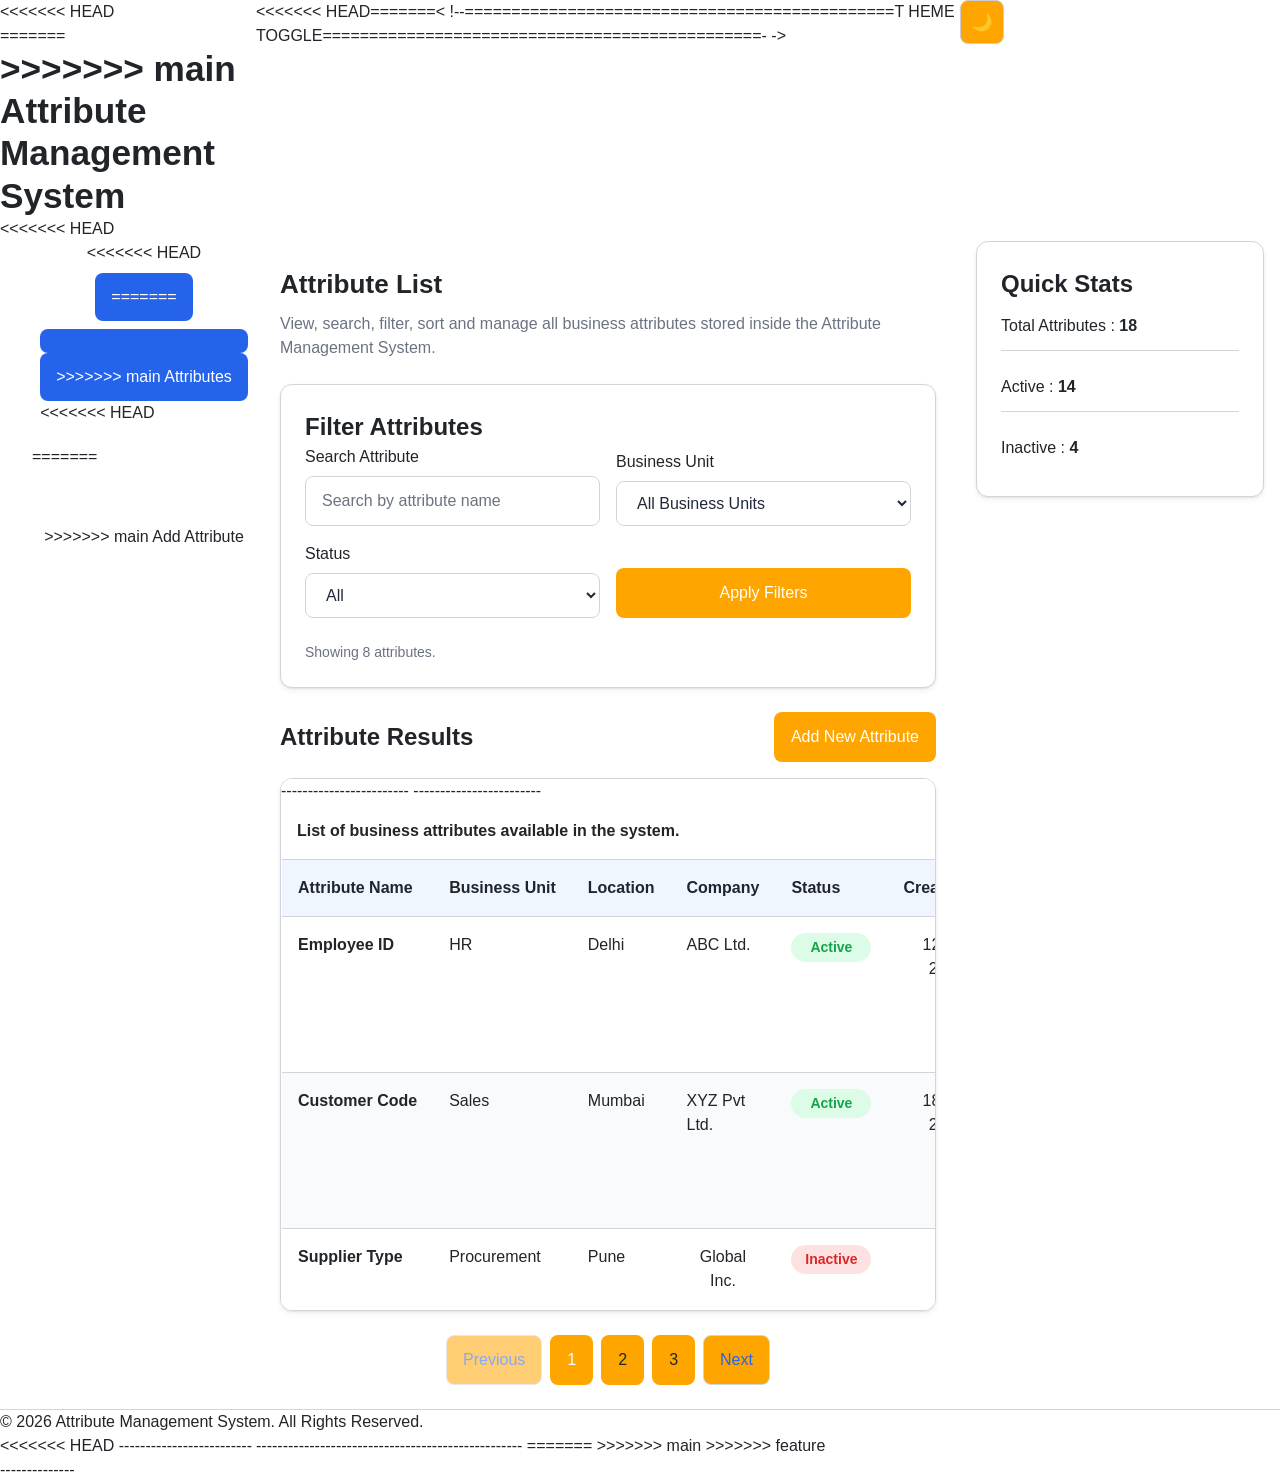
==== commit 0d91d04d: "add sidebar" ====
--- a/index.html
+++ b/index.html
@@ -490,34 +490,7 @@
                                     </span>
 
                                         </td>
-
-                                        <td data-label="Created On">
-                                            02 Feb 2026
-                                        </td>
-
-                                        <td data-label="Actions">
-
-                                            <div class="table-actions">
-
-                                                <a href="edit-attribute.html?id=103" class="btn btn--ghost btn--sm">
-
-                                            Edit
-
-                                        </a>
-
-                                                <form method="post">
-
-                                                    <button type="submit" class="btn btn--danger btn--sm">
-
-                                                Delete
-
-                                            </button>
-
-                                                </form>
-
-                                            </div>
-
-                                        </td>
+                                        ------------------------ ------------------------
 
                                     </tr>
 
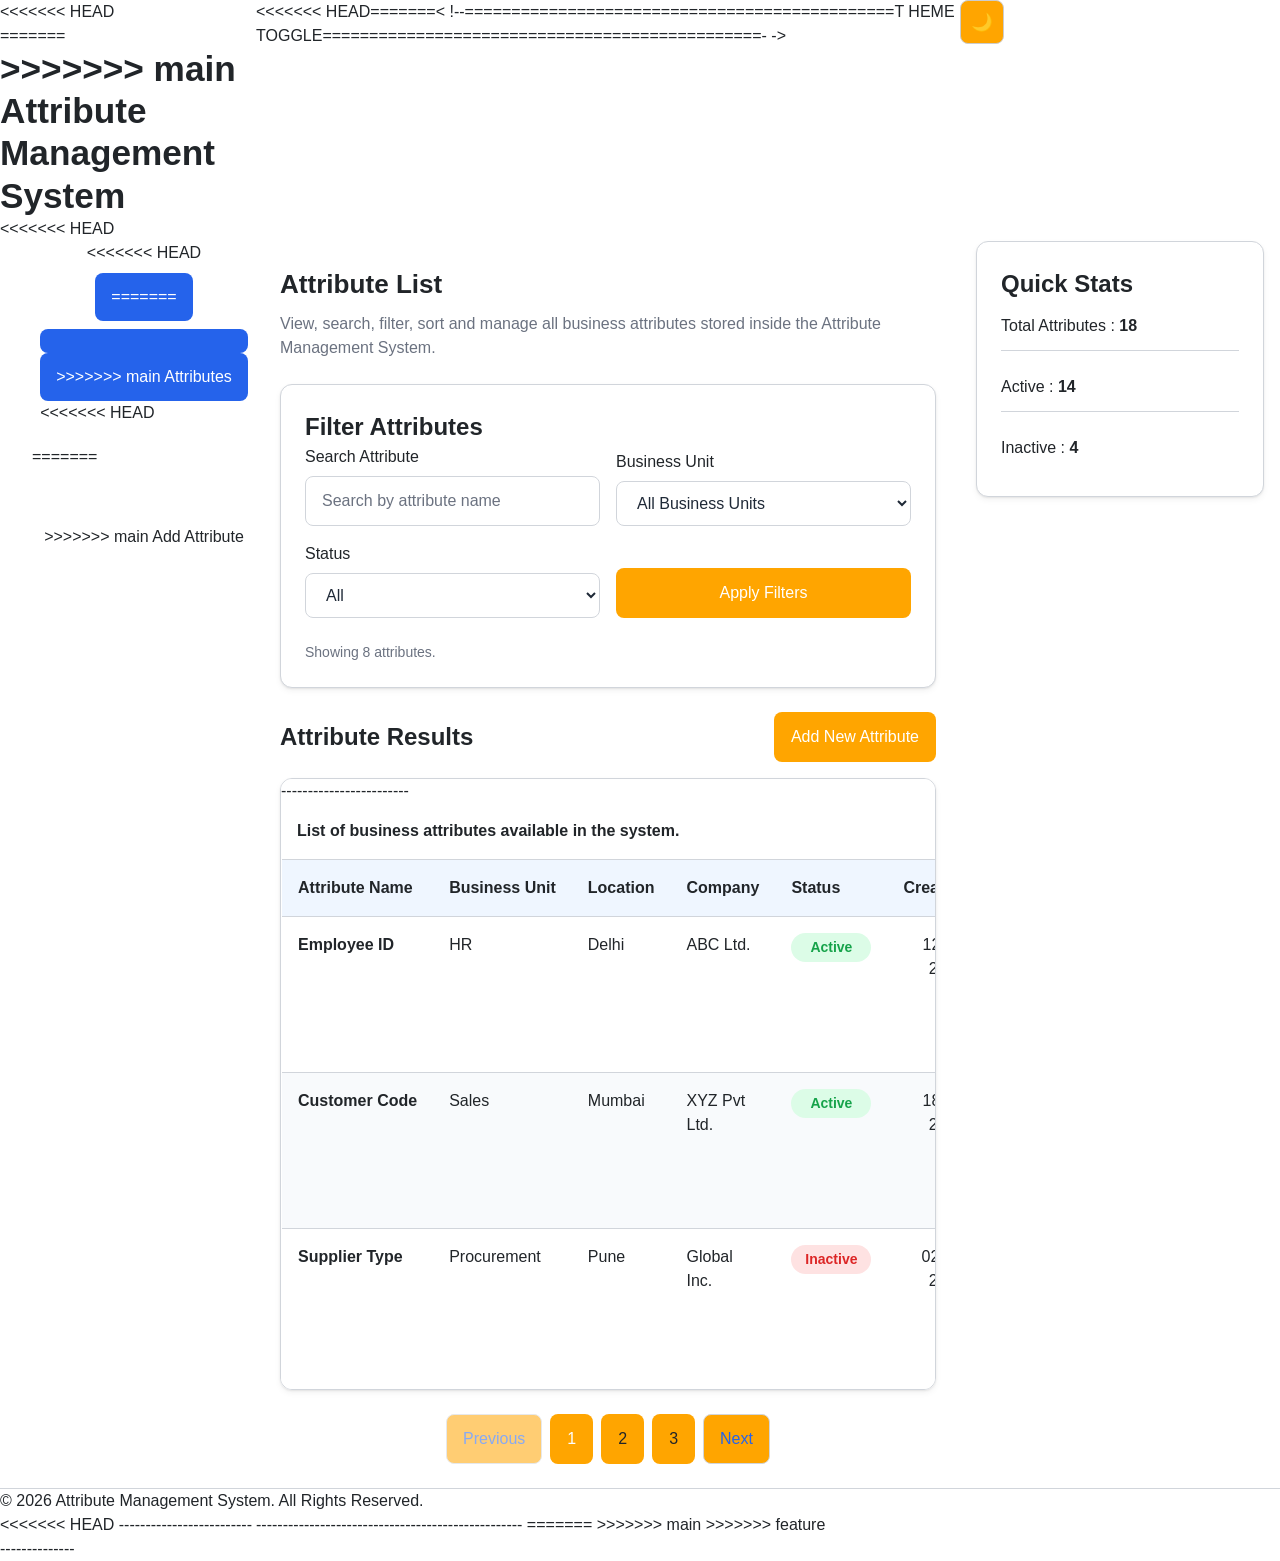
==== commit 4b371209: "add ed sidebar list" ====
--- a/index.html
+++ b/index.html
@@ -490,7 +490,21 @@
                                     </span>
 
                                         </td>
-                                        ------------------------ ------------------------
+                                        ------------------------
+
+                                        <td data-label="Created On">
+                                            02 Feb 2026
+                                        </td>
+
+                                        <td data-label="Actions">
+
+                                            <div class="table-actions">
+
+                                                <a href="edit-attribute.html?id=103" class="btn btn--ghost btn--sm">
+
+                                            Edit
+
+                                        </a> ------------------------
 
                                     </tr>
 
@@ -498,45 +512,45 @@
 
                             </table>
 
-                        </div>
-
-                        <nav class="pagination" aria-label="Pagination">
-
-                            <button class="btn btn--ghost" type="button" disabled>
+                            </div>
+
+                            <nav class="pagination" aria-label="Pagination">
+
+                                <button class="btn btn--ghost" type="button" disabled>
 
                         Previous
 
                     </button>
 
-                            <button class="btn pagination__item pagination__item--active">
+                                <button class="btn pagination__item pagination__item--active">
 
                         1
 
                     </button>
 
-                            <button class="btn pagination__item">
+                                <button class="btn pagination__item">
 
                         2
 
                     </button>
 
-                            <button class="btn pagination__item">
+                                <button class="btn pagination__item">
 
                         3
 
                     </button>
 
-                            <button class="btn btn--ghost" type="button">
+                                <button class="btn btn--ghost" type="button">
 
                         Next
 
                     </button>
 
-                        </nav>
+                            </nav>
 
                     </section>
 
-                </div>
+                    </div>
 
             </main>
 
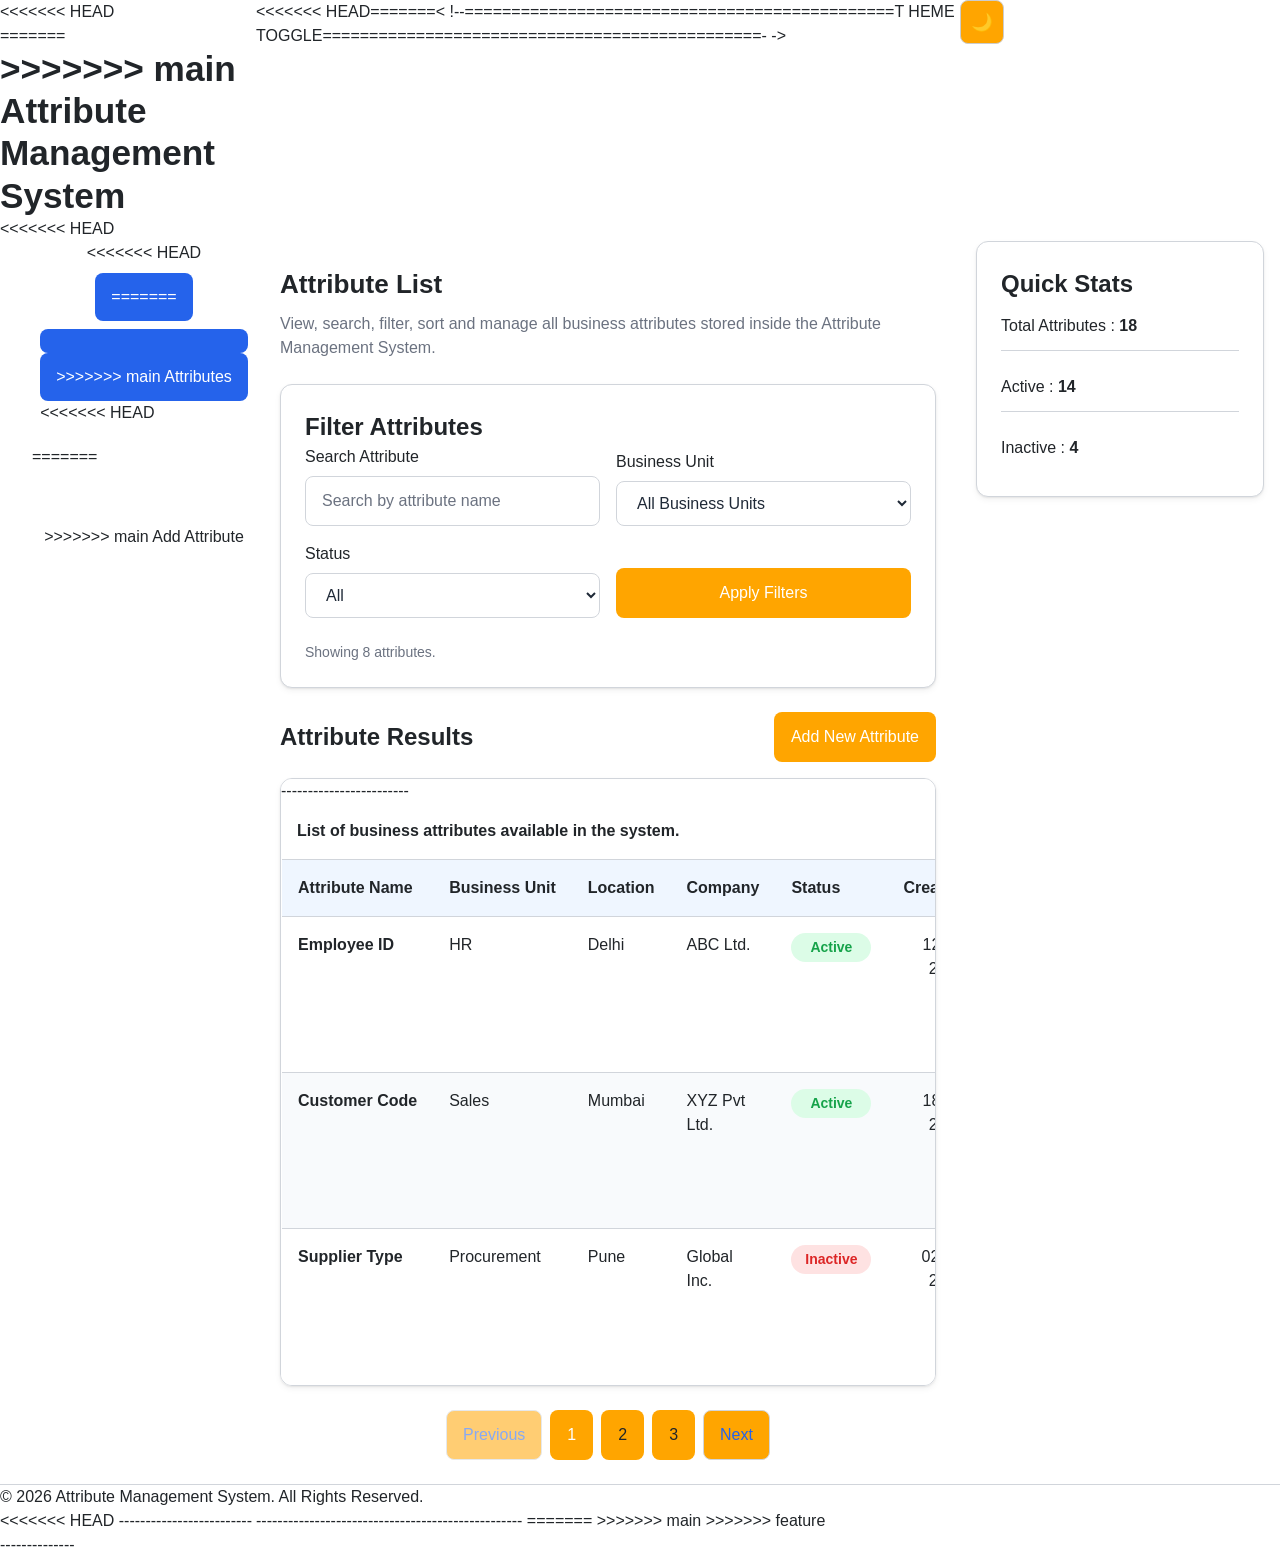
==== commit f2aeba87: "added sidebar links" ====
--- a/index.html
+++ b/index.html
@@ -504,7 +504,21 @@
 
                                             Edit
 
-                                        </a> ------------------------
+                                        </a>
+
+                                                <form method="post">
+
+                                                    <button type="submit" class="btn btn--danger btn--sm">
+
+                                                Delete
+
+                                            </button>
+
+                                                </form>
+
+                                            </div>
+
+                                        </td>
 
                                     </tr>
 
@@ -512,45 +526,45 @@
 
                             </table>
 
-                            </div>
-
-                            <nav class="pagination" aria-label="Pagination">
-
-                                <button class="btn btn--ghost" type="button" disabled>
+                        </div>
+
+                        <nav class="pagination" aria-label="Pagination">
+
+                            <button class="btn btn--ghost" type="button" disabled>
 
                         Previous
 
                     </button>
 
-                                <button class="btn pagination__item pagination__item--active">
+                            <button class="btn pagination__item pagination__item--active">
 
                         1
 
                     </button>
 
-                                <button class="btn pagination__item">
+                            <button class="btn pagination__item">
 
                         2
 
                     </button>
 
-                                <button class="btn pagination__item">
+                            <button class="btn pagination__item">
 
                         3
 
                     </button>
 
-                                <button class="btn btn--ghost" type="button">
+                            <button class="btn btn--ghost" type="button">
 
                         Next
 
                     </button>
 
-                            </nav>
+                        </nav>
 
                     </section>
 
-                    </div>
+                </div>
 
             </main>
 
